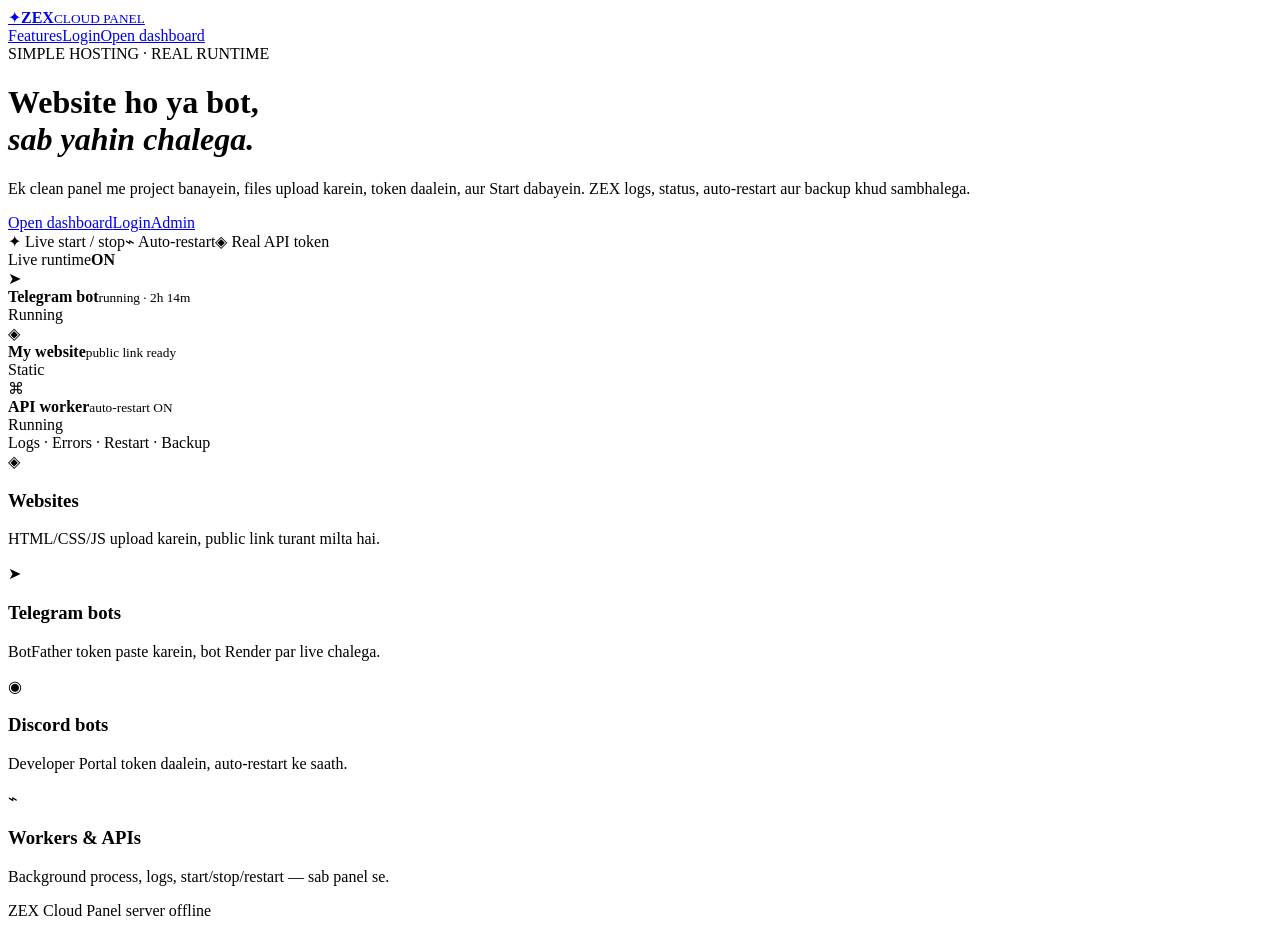
==== index.html @ e28d705c "Light theme, split pages, live Render bot runtime" ====
<!doctype html>
<html lang="en">
<head>
<meta charset="utf-8"><meta name="viewport" content="width=device-width,initial-scale=1"><meta name="theme-color" content="#f4f8ff">
<meta name="description" content="ZEX Cloud — simple hosting for websites, Telegram bots, Discord bots, APIs and workers.">
<title>ZEX Cloud · Hosting panel</title>
<link rel="stylesheet" href="assets/portal.css?v=20261126e">
</head>
<body class="landing">
<div class="land-wrap">
  <header class="land-nav">
    <a class="land-brand" href="index.html"><span class="mark">✦</span><span><b>ZEX</b><small>CLOUD PANEL</small></span></a>
    <nav><a href="#features">Features</a><a href="login.html">Login</a><a class="btn primary" href="dashboard.html">Open dashboard</a></nav>
  </header>
  <main class="land-hero">
    <div class="land-copy">
      <span class="eyebrow">SIMPLE HOSTING · REAL RUNTIME</span>
      <h1>Website ho ya bot,<br><em>sab yahin chalega.</em></h1>
      <p>Ek clean panel me project banayein, files upload karein, token daalein, aur Start dabayein. ZEX logs, status, auto-restart aur backup khud sambhalega.</p>
      <div class="land-actions"><a class="btn primary" href="dashboard.html">Open dashboard</a><a class="btn" href="login.html">Login</a><a class="btn ghost" href="admin.html">Admin</a></div>
      <div class="land-points"><span>✦ Live start / stop</span><span>⌁ Auto-restart</span><span>◈ Real API token</span></div>
    </div>
    <div class="land-art" aria-hidden="true">
      <div class="art-card"><div class="art-top"><span class="dot"></span><span>Live runtime</span><b>ON</b></div><div class="art-row"><span class="art-ico">➤</span><div><b>Telegram bot</b><small>running · 2h 14m</small></div><span class="art-pill">Running</span></div><div class="art-row"><span class="art-ico">◈</span><div><b>My website</b><small>public link ready</small></div><span class="art-pill">Static</span></div><div class="art-row"><span class="art-ico">⌘</span><div><b>API worker</b><small>auto-restart ON</small></div><span class="art-pill">Running</span></div><div class="art-foot">Logs · Errors · Restart · Backup</div></div>
    </div>
  </main>
  <section id="features" class="land-features">
    <article><span>◈</span><h3>Websites</h3><p>HTML/CSS/JS upload karein, public link turant milta hai.</p></article>
    <article><span>➤</span><h3>Telegram bots</h3><p>BotFather token paste karein, bot Render par live chalega.</p></article>
    <article><span>◉</span><h3>Discord bots</h3><p>Developer Portal token daalein, auto-restart ke saath.</p></article>
    <article><span>⌁</span><h3>Workers & APIs</h3><p>Background process, logs, start/stop/restart — sab panel se.</p></article>
  </section>
  <footer class="land-foot"><span>ZEX Cloud Panel</span><span id="landStatus"><i class="dot"></i> checking server…</span></footer>
</div>
<script>
fetch('/api/health').then(r=>r.json()).then(d=>{var e=document.getElementById('landStatus');if(e)e.innerHTML='<i class="dot"></i> server online'}).catch(()=>{var e=document.getElementById('landStatus');if(e)e.innerHTML='<i class="dot off"></i> server offline'});
</script>
</body></html>
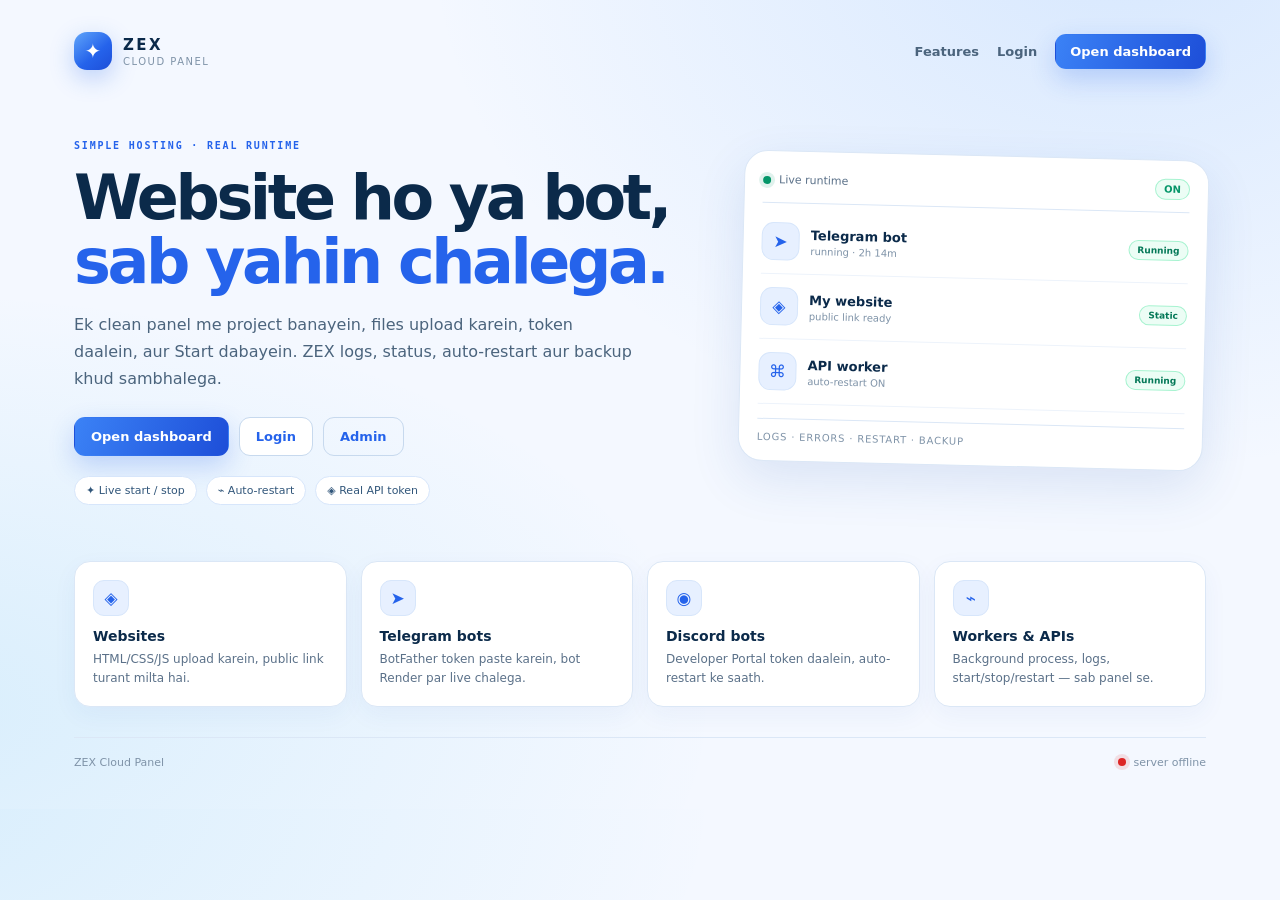
==== commit 7f141ca9: "Harden runtime, memory status, cache bust" ====
--- a/index.html
+++ b/index.html
@@ -4,7 +4,7 @@
 <meta charset="utf-8"><meta name="viewport" content="width=device-width,initial-scale=1"><meta name="theme-color" content="#f4f8ff">
 <meta name="description" content="ZEX Cloud — simple hosting for websites, Telegram bots, Discord bots, APIs and workers.">
 <title>ZEX Cloud · Hosting panel</title>
-<link rel="stylesheet" href="assets/portal.css?v=20261126e">
+<link rel="stylesheet" href="assets/portal.css?v=20261126f">
 </head>
 <body class="landing">
 <div class="land-wrap">
--- a/assets/portal.css
+++ b/assets/portal.css
@@ -0,0 +1,81 @@
+/* ZEX Cloud — public landing + login (light) */
+:root{
+  --bg:#f4f8ff;--panel:#fff;--line:#dbe7f6;--text:#0f2742;--muted:#5b7189;--dim:#7f93a8;
+  --blue:#2563eb;--blue2:#1d4ed8;--green:#059669;--r:18px;
+  --shadow:0 18px 50px rgba(30,86,170,.12);
+}
+*{box-sizing:border-box}
+html,body{margin:0;min-height:100%;font:14px 'DM Sans',system-ui,-apple-system,'Segoe UI',sans-serif;color:var(--text);background:
+  radial-gradient(ellipse at 88% -10%,rgba(96,165,250,.20),transparent 44%),
+  radial-gradient(ellipse at -8% 88%,rgba(14,165,233,.12),transparent 42%),var(--bg)}
+a{color:inherit;text-decoration:none}
+.btn{display:inline-flex;align-items:center;justify-content:center;gap:8px;border:1px solid #c7d9ee;background:#fff;color:var(--blue);border-radius:11px;padding:11px 16px;font-weight:700;font-size:13px;cursor:pointer;transition:.2s}
+.btn:hover{background:#eef5ff;border-color:#93c5fd;transform:translateY(-1px)}
+.btn.primary{background:linear-gradient(110deg,#3b82f6,#1d4ed8);border-color:transparent;color:#fff;box-shadow:0 10px 26px rgba(37,99,235,.24)}
+.btn.primary:hover{filter:brightness(1.05)}
+.btn.ghost{background:transparent}
+.btn.wide{width:100%}
+.land-wrap{max-width:1180px;margin:0 auto;padding:22px 24px 40px}
+.land-nav{display:flex;align-items:center;justify-content:space-between;gap:18px;padding:10px 0 26px}
+.land-brand{display:flex;align-items:center;gap:11px}
+.land-brand .mark{height:38px;width:38px;border-radius:13px;display:grid;place-items:center;background:linear-gradient(140deg,#60a5fa,#2563eb 58%,#1d4ed8);color:#fff;font-size:20px;box-shadow:0 8px 24px rgba(37,99,235,.28)}
+.land-brand b{display:block;font-size:15px;letter-spacing:.16em;color:#0b2a4a}
+.land-brand small{display:block;font-size:10px;letter-spacing:.15em;color:var(--dim);margin-top:2px}
+.land-nav nav{display:flex;align-items:center;gap:18px;font-size:13px;font-weight:600;color:#4b647d}
+.land-nav nav a:hover{color:var(--blue)}
+.land-nav nav .btn{padding:9px 14px}
+.land-hero{display:grid;grid-template-columns:1.15fr .85fr;gap:38px;align-items:center;padding:40px 0 26px}
+.eyebrow{font:600 10px 'DM Mono',monospace;letter-spacing:.18em;color:var(--blue);text-transform:uppercase}
+.land-copy h1{font-size:clamp(34px,5.2vw,62px);line-height:1.04;letter-spacing:-.055em;margin:14px 0 16px;color:#0b2a4a}
+.land-copy h1 em{font-style:normal;color:var(--blue)}
+.land-copy p{font-size:16px;line-height:1.7;color:#4b647d;max-width:560px;margin:0}
+.land-actions{display:flex;gap:10px;flex-wrap:wrap;margin-top:24px}
+.land-points{display:flex;gap:9px;flex-wrap:wrap;margin-top:20px}
+.land-points span{font-size:11px;border:1px solid #d7e6fb;background:#fff;border-radius:30px;padding:7px 11px;color:#31567a}
+.land-art{position:relative;min-height:330px}
+.art-card{background:#fff;border:1px solid var(--line);border-radius:24px;box-shadow:var(--shadow);padding:18px;transform:rotate(1.4deg)}
+.art-top{display:flex;align-items:center;gap:8px;font-size:11px;color:var(--muted);border-bottom:1px solid var(--line);padding-bottom:12px;margin-bottom:6px}
+.art-top b{margin-left:auto;color:var(--green);font-size:10px;background:#ecfdf5;border:1px solid #a7f3d0;padding:4px 8px;border-radius:20px}
+.dot{width:8px;height:8px;border-radius:50%;background:var(--green);display:inline-block;box-shadow:0 0 0 4px rgba(5,150,105,.12)}
+.dot.off{background:#dc2626;box-shadow:0 0 0 4px rgba(220,38,38,.12)}
+.art-row{display:flex;align-items:center;gap:11px;padding:13px 0;border-bottom:1px solid #edf3fb}
+.art-row:last-of-type{border-bottom:0}
+.art-ico{height:38px;width:38px;border-radius:12px;display:grid;place-items:center;background:#e7f0ff;color:#2563eb;font-size:17px;border:1px solid #d7e6fb}
+.art-row b{display:block;font-size:13px;color:#0b2a4a}
+.art-row small{display:block;font-size:10px;color:var(--dim);margin-top:3px}
+.art-pill{margin-left:auto;font-size:9px;font-weight:700;border-radius:20px;padding:4px 8px;background:#ecfdf5;color:#047857;border:1px solid #a7f3d0}
+.art-foot{margin-top:14px;border-top:1px solid var(--line);padding-top:12px;font-size:10px;color:var(--dim);letter-spacing:.08em;text-transform:uppercase}
+.land-features{display:grid;grid-template-columns:repeat(4,1fr);gap:14px;margin:30px 0}
+.land-features article{background:#fff;border:1px solid var(--line);border-radius:16px;padding:18px;box-shadow:0 8px 24px rgba(30,86,170,.05)}
+.land-features span{display:grid;place-items:center;height:36px;width:36px;border-radius:11px;background:#e7f0ff;color:#2563eb;font-size:17px;border:1px solid #d7e6fb}
+.land-features h3{font-size:14px;margin:12px 0 6px;color:#0b2a4a}
+.land-features p{font-size:12px;line-height:1.6;color:var(--muted);margin:0}
+.land-foot{display:flex;justify-content:space-between;gap:12px;flex-wrap:wrap;border-top:1px solid var(--line);padding-top:18px;color:var(--dim);font-size:11px;margin-top:12px}
+.land-foot span{display:flex;align-items:center;gap:8px}
+.login-page{display:grid;place-items:center;min-height:100vh;padding:22px}
+.login-card{width:min(430px,100%);background:#fff;border:1px solid var(--line);border-radius:22px;box-shadow:var(--shadow);padding:30px}
+.login-card .land-brand{padding-bottom:18px}
+.login-card h1{font-size:28px;letter-spacing:-.04em;margin:6px 0 6px;color:#0b2a4a}
+.login-sub{font-size:12px;color:var(--muted);line-height:1.6;margin:0 0 20px}
+.login-card label{display:block;font-size:11px;color:#4b647d;margin-bottom:7px;font-weight:600}
+.pass-wrap{position:relative}
+.pass-wrap input{width:100%;border:1px solid #cddff5;background:#fff;color:var(--text);border-radius:11px;padding:12px 42px 12px 12px;outline:none;font-size:14px}
+.pass-wrap input:focus{border-color:#60a5fa;box-shadow:0 0 0 3px rgba(37,99,235,.08)}
+.pass-wrap button{position:absolute;right:7px;top:6px;border:0;background:#f2f7ff;color:#5b7189;height:32px;width:32px;border-radius:8px;cursor:pointer}
+.login-card .btn{margin-top:14px}
+.login-err{min-height:18px;font-size:11px;color:#b91c1c;margin-top:10px}
+.login-foot{display:flex;justify-content:space-between;gap:10px;border-top:1px solid var(--line);margin-top:18px;padding-top:14px;font-size:11px;color:var(--dim)}
+.login-foot span{display:flex;align-items:center;gap:7px}
+.login-foot a{color:var(--blue);font-weight:600}
+@media(max-width:860px){
+  .land-hero{grid-template-columns:1fr;gap:22px;padding-top:22px}
+  .land-art{min-height:0}
+  .land-features{grid-template-columns:repeat(2,1fr)}
+  .land-nav nav a:not(.btn){display:none}
+}
+@media(max-width:520px){
+  .land-wrap{padding:16px 16px 30px}
+  .land-features{grid-template-columns:1fr}
+  .land-copy p{font-size:14px}
+  .login-card{padding:22px}
+}
